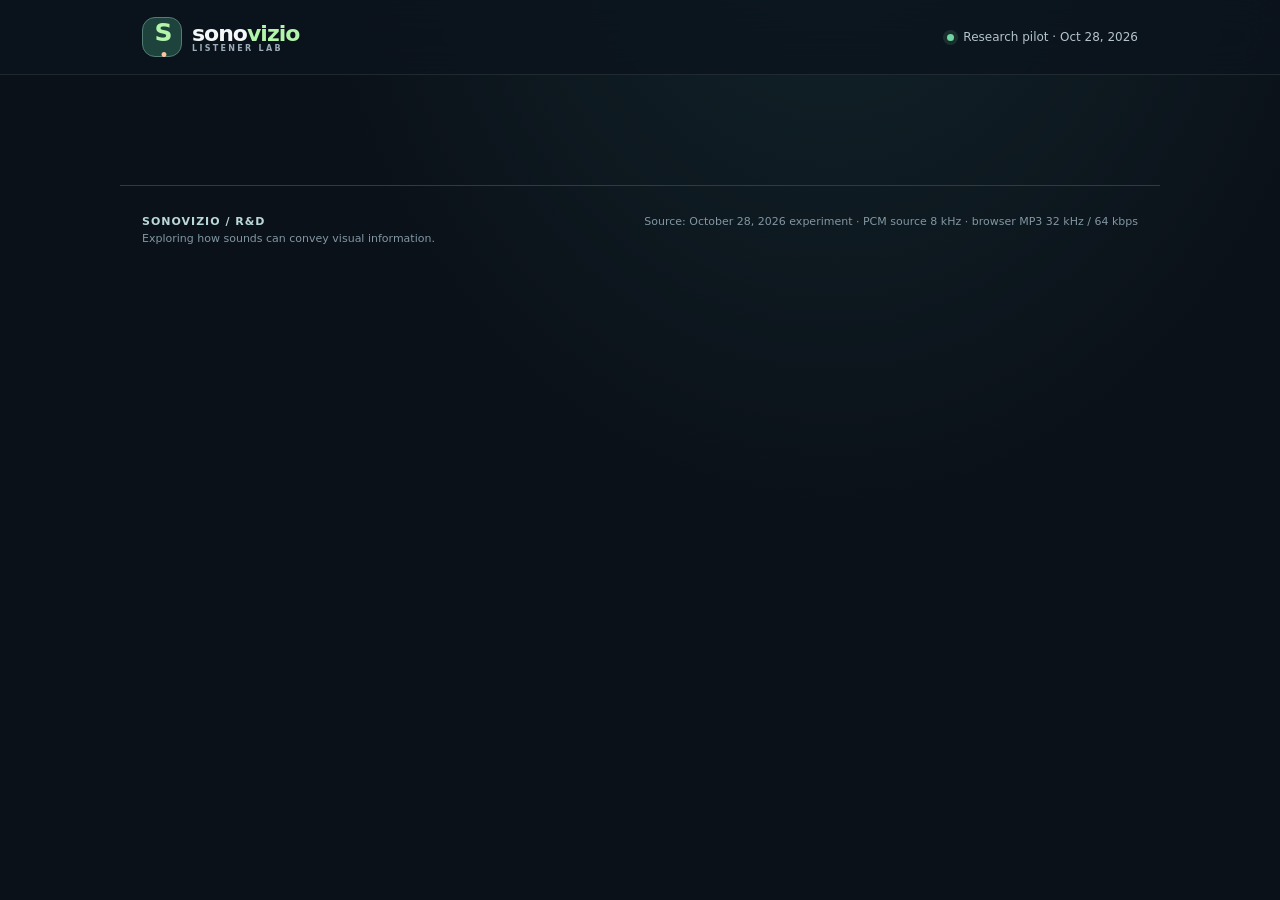
==== lab/index.html @ 3df2cb64 "feat: publish English-only Listener Lab and keep it unlinked pending review" ====
<!doctype html>
<html lang="en">
<head>
<meta charset="utf-8" />
<meta name="viewport" content="width=device-width,initial-scale=1,viewport-fit=cover" />
<meta name="theme-color" content="#0b1119" />
<meta name="description" content="SonoVizio Listener Lab — an experimental study of visual-to-audio representations and human listening." />
<title>SonoVizio — Listener Lab</title>
<link rel="stylesheet" href="style.css" />
<script src="assets/pack_000.js" defer></script>
<script src="assets/pack_001.js" defer></script>
<script src="assets/pack_002.js" defer></script>
<script src="assets/pack_003.js" defer></script>
<script src="assets/pack_004.js" defer></script>
<script src="assets/pack_005.js" defer></script>
<script src="assets/pack_006.js" defer></script>
<script src="assets/pack_007.js" defer></script>
<script src="assets/pack_008.js" defer></script>
<script src="assets/pack_009.js" defer></script>
<script src="assets/pack_010.js" defer></script>
<script src="assets/pack_011.js" defer></script>
<script src="assets/pack_012.js" defer></script>
<script src="assets/pack_013.js" defer></script>
<script src="assets/pack_014.js" defer></script>
<script src="assets/pack_015.js" defer></script>
<script src="assets/pack_016.js" defer></script>
<script src="assets/pack_017.js" defer></script>
<script src="assets/pack_018.js" defer></script>
<script src="assets/pack_019.js" defer></script>
<script src="assets/pack_020.js" defer></script>
<script src="assets/pack_021.js" defer></script>
<script src="assets/pack_022.js" defer></script>
<script src="assets/pack_023.js" defer></script>
<script src="assets/pack_024.js" defer></script>
<script src="assets/pack_025.js" defer></script>
<script src="assets/pack_026.js" defer></script>
<script src="assets/pack_027.js" defer></script>
<script src="assets/pack_028.js" defer></script>
<script src="assets/pack_029.js" defer></script>
<script src="app.js" defer></script>
</head>
<body>
<header class="nav"><div class="nav-inner"><div class="brand"><span class="brand-logo" aria-hidden="true">S<span class="dot">•</span></span><span>sono<span class="em">vizio</span><small>LISTENER LAB</small></span></div><div class="nav-side"><span class="live-dot"></span><span>Research pilot · Oct 28, 2026</span></div></div></header>
<main id="app" class="wrap" aria-live="polite"></main>
<footer class="footer"><div><b>SONOVIZIO / R&D</b><span>Exploring how sounds can convey visual information.</span></div><div>Source: October 28, 2026 experiment · PCM source 8 kHz · browser MP3 32 kHz / 64 kbps</div></footer>
<div id="toast" class="toast" role="status" aria-live="polite"></div>
</body>
</html>
---- lab/style.css ----
:root{--bg:#0b1119;--paper:#111c27;--paper2:#172432;--paper3:#1c2a37;--line:#2a3c48;--text:#f4f8f9;--muted:#9daeb9;--mint:#b2f4aa;--mint2:#71d5a2;--peach:#ffc39d;--blue:#a1c9ff;--danger:#ffaaa8;--radius:22px;--shadow:0 22px 70px #050b122b;font-family:Inter,-apple-system,BlinkMacSystemFont,"Segoe UI",system-ui,sans-serif;color:var(--text);color-scheme:dark}
*{box-sizing:border-box}html{scroll-behavior:smooth}body{margin:0;background:radial-gradient(ellipse at 65% -20%,#1f4b4d5b 0%,transparent 45%),var(--bg);font-size:15px;min-height:100dvh}button,input{font:inherit}button{cursor:pointer}button:focus-visible,input:focus-visible{outline:3px solid var(--mint);outline-offset:3px}button:disabled{cursor:not-allowed;opacity:.35}a{color:var(--mint)}.wrap{max-width:1040px;margin:auto;padding:38px 22px 72px}.nav{border-bottom:1px solid #ffffff17;background:#0b131dbd;backdrop-filter:blur(20px)}.nav-inner{max-width:1040px;padding:17px 22px;display:flex;justify-content:space-between;align-items:center;margin:auto;gap:20px}.brand{display:flex;align-items:center;gap:10px;font-size:22px;font-weight:800;letter-spacing:-1px}.brand-logo{border:1px solid #547d77;background:#1e423c;color:var(--mint);width:40px;height:40px;display:grid;place-items:center;border-radius:13px;font-size:25px;letter-spacing:-3px}.brand-logo .dot{color:var(--peach);font-size:14px;margin-left:1px}.brand .em{color:var(--mint)}.brand small{font-size:8px;display:block;letter-spacing:2.3px;margin-top:-2px;color:var(--muted);font-weight:700}.nav-side{display:flex;align-items:center;gap:9px;color:#b4c4cc;font-size:12px}.live-dot{width:7px;height:7px;background:var(--mint2);border-radius:50%;box-shadow:0 0 0 4px #8bdca120}.eyebrow{letter-spacing:2.2px;font-size:11px;text-transform:uppercase;color:var(--mint2);font-weight:800}.hero{display:grid;grid-template-columns:1fr 360px;gap:32px;align-items:center;margin-top:16px}.hero h1{font-size:clamp(34px,5.5vw,64px);line-height:1.02;letter-spacing:-2.2px;margin:18px 0 18px;max-width:660px}.hero h1 em{font-style:normal;color:var(--mint)}.hero p{color:var(--muted);line-height:1.65;font-size:16px;max-width:550px}.hero-art{background:radial-gradient(circle at 45% 45%,#31656b,#1a323f 55%,#16212f);border:1px solid #59847a66;border-radius:32px;aspect-ratio:1.1;display:flex;justify-content:center;align-items:center;position:relative;overflow:hidden;box-shadow:var(--shadow)}.wave-art{width:93%;height:75%}.hero-art .art-label{position:absolute;bottom:17px;left:24px;color:#d9efe6bb;font-size:11px;letter-spacing:1.5px}.stats{display:flex;gap:10px;flex-wrap:wrap;margin:18px 0}.stat{border:1px solid #46615a;border-radius:100px;padding:7px 12px;color:#c5e5d4;font-size:12px;background:#1d3a37a8}.stat strong{color:var(--mint)}.tabs{display:flex;gap:8px;overflow-x:auto;margin:35px 0 26px;padding:5px;background:#121e28;border:1px solid var(--line);border-radius:18px;scrollbar-width:none}.tabs button{white-space:nowrap;border:0;border-radius:13px;background:transparent;color:var(--muted);padding:13px 17px;font-weight:700;flex:1}.tabs button.active{background:#314c45;color:var(--mint)}.section-title{font-size:clamp(22px,3vw,32px);margin:0 0 10px;letter-spacing:-.6px}.sub{color:var(--muted);line-height:1.6;margin:0 0 23px}.panel{border:1px solid var(--line);background:linear-gradient(155deg,#14232e,#101b26);border-radius:var(--radius);padding:24px;box-shadow:0 3px 12px #00000014}.pill{display:inline-flex;font-size:11px;letter-spacing:.4px;font-weight:800;border:1px solid #547166;border-radius:100px;padding:7px 10px;color:var(--mint);background:#253a33}.two-cols{display:grid;grid-template-columns:1fr 1fr;gap:16px}.three-cols{display:grid;grid-template-columns:repeat(3,1fr);gap:14px}.tile{background:var(--paper);border:1px solid var(--line);border-radius:19px;padding:21px}.tile h3{margin:12px 0 8px;font-size:17px}.tile p{color:var(--muted);line-height:1.5;font-size:13px;margin:0}.code-tag{font-size:10px;letter-spacing:.7px;border:1px solid #779d9770;color:#b7e0d6;padding:5px 8px;border-radius:100px}.image-pair{display:grid;grid-template-columns:1fr 1fr;gap:12px;margin:18px 0}.image-box{border:1px solid #42617a66;background:#172633;border-radius:15px;padding:12px;min-width:0}.image-box img{width:100%;aspect-ratio:1;object-fit:cover;border-radius:9px;image-rendering:auto;display:block}.image-box figcaption{text-align:center;color:var(--muted);font-size:12px;margin-top:8px}.image-box figure{margin:0}.audio-line{display:grid;grid-template-columns:1fr 1fr;gap:10px}.audio-btn{border:1px solid #416c68;background:#233d3c;color:#e4fff0;display:flex;align-items:center;justify-content:center;gap:9px;border-radius:13px;min-height:55px;padding:12px 15px;font-weight:750}.audio-btn:active,.audio-btn.playing{background:#3b6a5c}.audio-btn svg{flex:none}.select{display:flex;flex-wrap:wrap;gap:8px;margin:16px 0}.choice{border:1px solid #3c5662;background:#1c2a38;color:#dce8ef;border-radius:13px;padding:11px 16px;font-weight:700}.choice.active{border-color:var(--mint);color:var(--mint);background:#284438}.btn{display:inline-flex;align-items:center;gap:9px;justify-content:center;border-radius:14px;padding:13px 18px;font-weight:800;border:1px solid transparent;min-height:51px}.btn-primary{background:var(--mint);color:#163221}.btn-primary:hover{background:#ccffc5}.btn-secondary{background:#1e303b;border-color:#3c5b62;color:#eef7f3}.btn-ghost{background:transparent;border-color:#39535d;color:var(--muted)}.btn-danger{background:#382e32;border-color:#7c474e;color:#ffb1b0}.btn.full{width:100%}.buttons{display:flex;flex-wrap:wrap;gap:10px;margin-top:16px}.note{border-left:3px solid var(--peach);background:#382d2b55;padding:12px 16px;color:#e5c4b3;border-radius:0 13px 13px 0;font-size:13px;line-height:1.55;margin:18px 0}.note.green{border-color:var(--mint);background:#21413744;color:#baddc6}.progress-track{background:#283844;height:8px;border-radius:20px;overflow:hidden;margin:15px 0}.progress-track>div{height:100%;background:linear-gradient(90deg,#63bbac,var(--mint));border-radius:20px;transition:width .3s}.question{font-size:clamp(25px,4vw,38px);line-height:1.17;letter-spacing:-.9px;margin:14px 0 12px}.answer-grid{display:grid;grid-template-columns:1fr 1fr;gap:12px;margin:18px 0}.answer-btn{background:#1b313a;border:1px solid #557378;border-radius:17px;padding:20px 15px;color:#f4fbfb;min-height:79px;font-weight:850;font-size:19px}.answer-btn:active{transform:scale(.99)}.answer-btn.selected{background:#35574f;border:2px solid var(--mint);color:var(--mint)}.answer-btn.right{border-color:#b4f4ac;color:var(--mint)}.answer-btn.wrong{border-color:#ff9d92;color:var(--danger)}.muted{color:var(--muted)}.small{font-size:12px}.callout-score{padding:16px;border:1px solid #5c8269;background:#28433355;border-radius:16px;margin:16px 0}.score-big{font-size:64px;font-weight:850;letter-spacing:-3px;color:var(--mint)}.score-grid{display:grid;grid-template-columns:repeat(3,1fr);gap:11px;margin-top:10px}.score-box{background:#1b2a33;border-radius:13px;padding:15px}.score-box strong{display:block;font-size:24px}.score-box span{color:var(--muted);font-size:11px}.field{width:100%;padding:14px;border:1px solid #42606c;background:#101c26;color:var(--text);border-radius:13px;margin:9px 0}.preview-banner{border:1px solid #3d6665;border-radius:18px;padding:15px 19px;background:linear-gradient(90deg,#2348428a,transparent);color:#c9f8e5;font-size:13px;line-height:1.5}.footer{border-top:1px solid var(--line);margin:0 auto;padding:28px 22px;max-width:1040px;color:#8197a3;display:flex;justify-content:space-between;gap:20px;font-size:11px;line-height:1.5}.footer b{display:block;color:#b9d8d8;letter-spacing:1px}.footer span{display:block}.toast{position:fixed;bottom:20px;left:50%;transform:translate(-50%,20px);background:#d5f5e3;color:#173025;padding:12px 17px;border-radius:14px;font-weight:700;z-index:3;box-shadow:var(--shadow);opacity:0;transition:.2s;pointer-events:none}.toast.show{transform:translate(-50%,0);opacity:1}hr{border:0;border-top:1px solid var(--line);margin:22px 0}@media(max-width:740px){.hero{grid-template-columns:1fr}.hero-art{height:215px;aspect-ratio:auto}.hero h1{letter-spacing:-1.4px}.wrap{padding:25px 16px 65px}.nav-side{font-size:10px}.two-cols,.three-cols{grid-template-columns:1fr}.panel{padding:17px}.tabs{margin:25px 0 20px}.tabs button{padding:11px 14px;font-size:13px}.footer{flex-direction:column}.image-box{padding:8px}.image-pair{gap:7px}.answer-btn{font-size:17px}.score-grid{grid-template-columns:1fr 1fr}.audio-line{gap:7px}.audio-btn{font-size:13px;padding:10px}.stats{gap:7px}}@media(prefers-reduced-motion:reduce){*{scroll-behavior:auto!important;transition:none!important}}
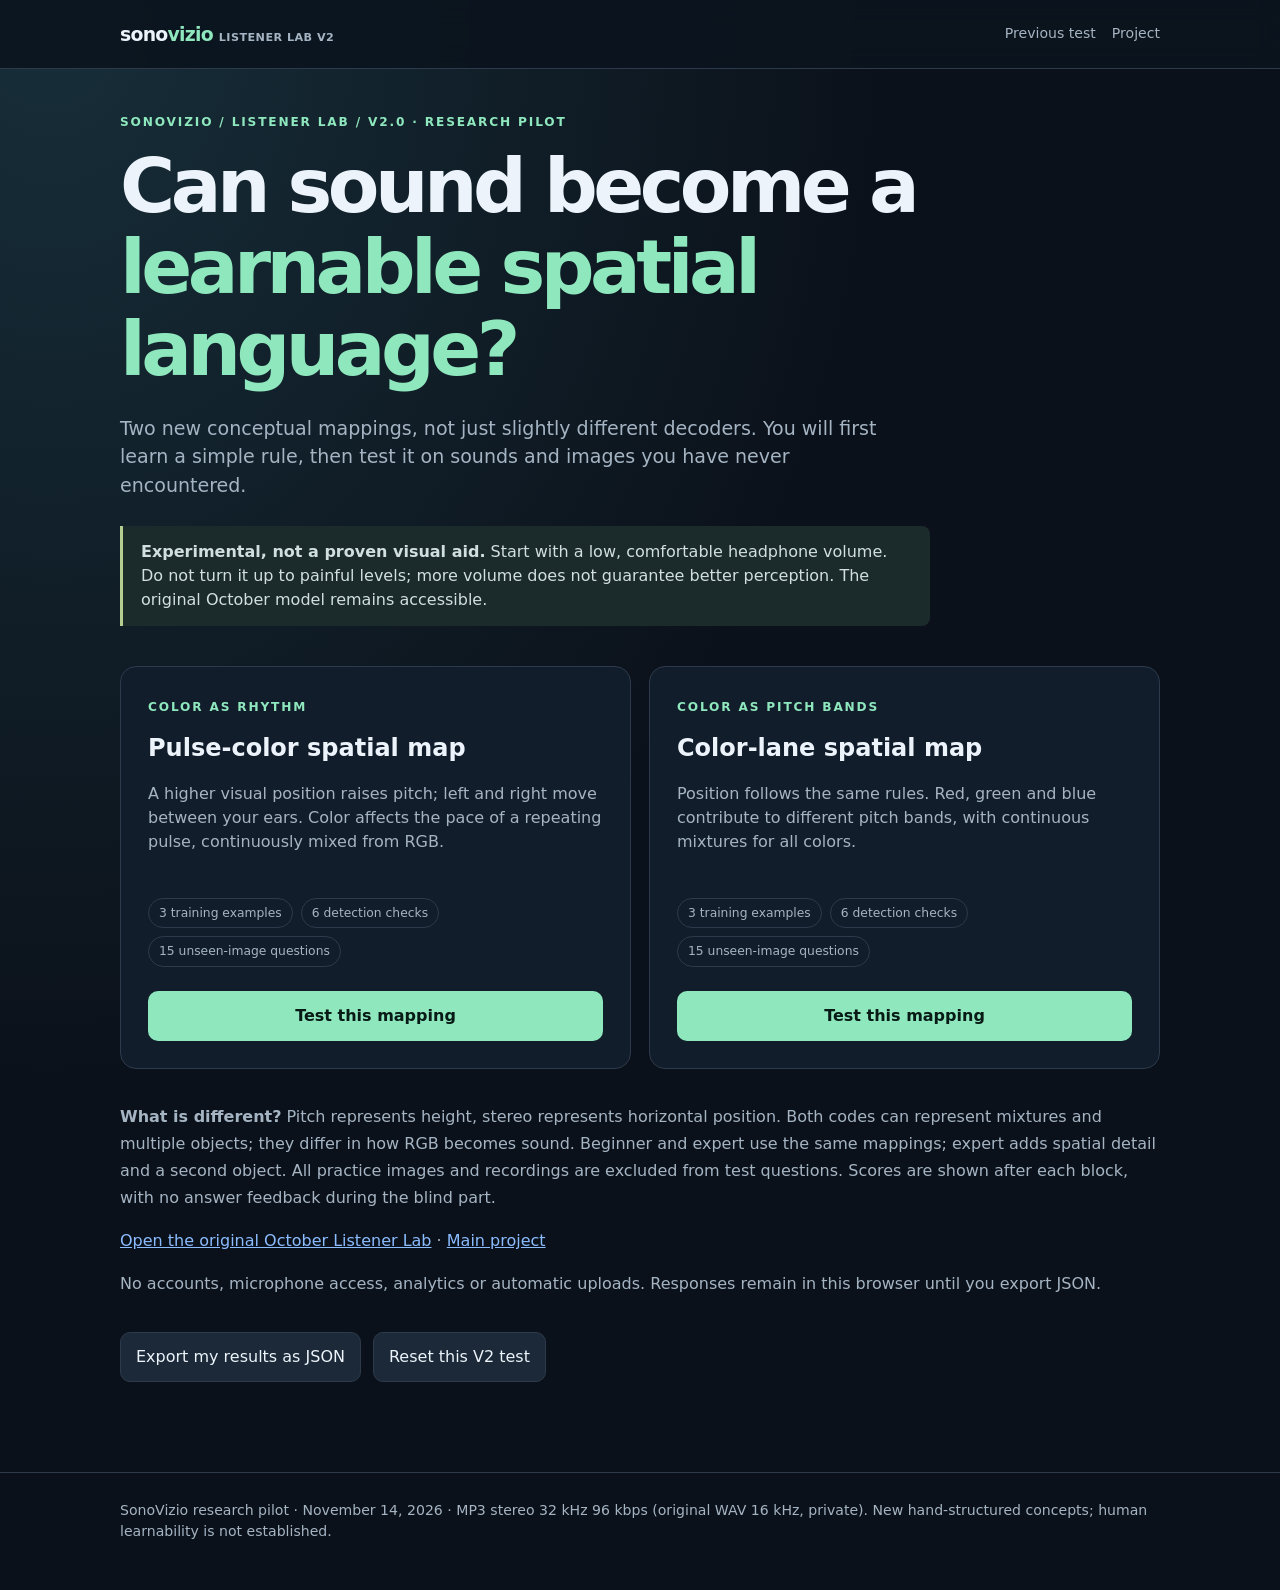
==== commit efa7036d: "feat(lab): v2 continuous spatial audio language human transfer pilot" ====
--- a/lab/index.html
+++ b/lab/index.html
@@ -1,48 +1,35 @@
-<!doctype html>
-<html lang="en">
-<head>
-<meta charset="utf-8" />
-<meta name="viewport" content="width=device-width,initial-scale=1,viewport-fit=cover" />
-<meta name="theme-color" content="#0b1119" />
-<meta name="description" content="SonoVizio Listener Lab — an experimental study of visual-to-audio representations and human listening." />
-<title>SonoVizio — Listener Lab</title>
-<link rel="stylesheet" href="style.css" />
-<script src="assets/pack_000.js" defer></script>
-<script src="assets/pack_001.js" defer></script>
-<script src="assets/pack_002.js" defer></script>
-<script src="assets/pack_003.js" defer></script>
-<script src="assets/pack_004.js" defer></script>
-<script src="assets/pack_005.js" defer></script>
-<script src="assets/pack_006.js" defer></script>
-<script src="assets/pack_007.js" defer></script>
-<script src="assets/pack_008.js" defer></script>
-<script src="assets/pack_009.js" defer></script>
-<script src="assets/pack_010.js" defer></script>
-<script src="assets/pack_011.js" defer></script>
-<script src="assets/pack_012.js" defer></script>
-<script src="assets/pack_013.js" defer></script>
-<script src="assets/pack_014.js" defer></script>
-<script src="assets/pack_015.js" defer></script>
-<script src="assets/pack_016.js" defer></script>
-<script src="assets/pack_017.js" defer></script>
-<script src="assets/pack_018.js" defer></script>
-<script src="assets/pack_019.js" defer></script>
-<script src="assets/pack_020.js" defer></script>
-<script src="assets/pack_021.js" defer></script>
-<script src="assets/pack_022.js" defer></script>
-<script src="assets/pack_023.js" defer></script>
-<script src="assets/pack_024.js" defer></script>
-<script src="assets/pack_025.js" defer></script>
-<script src="assets/pack_026.js" defer></script>
-<script src="assets/pack_027.js" defer></script>
-<script src="assets/pack_028.js" defer></script>
-<script src="assets/pack_029.js" defer></script>
-<script src="app.js" defer></script>
-</head>
-<body>
-<header class="nav"><div class="nav-inner"><div class="brand"><span class="brand-logo" aria-hidden="true">S<span class="dot">•</span></span><span>sono<span class="em">vizio</span><small>LISTENER LAB</small></span></div><div class="nav-side"><span class="live-dot"></span><span>Research pilot · Oct 28, 2026</span></div></div></header>
-<main id="app" class="wrap" aria-live="polite"></main>
-<footer class="footer"><div><b>SONOVIZIO / R&D</b><span>Exploring how sounds can convey visual information.</span></div><div>Source: October 28, 2026 experiment · PCM source 8 kHz · browser MP3 32 kHz / 64 kbps</div></footer>
-<div id="toast" class="toast" role="status" aria-live="polite"></div>
-</body>
-</html>+<!doctype html><html lang="en"><head><meta charset="utf-8"><meta name="viewport" content="width=device-width,initial-scale=1,viewport-fit=cover"><meta name="theme-color" content="#0b111a"><meta name="description" content="SonoVizio Listener Lab V2: learn two different continuous visual-to-audio mappings and test on never-heard scenes."><title>SonoVizio — Listener Lab V2</title><link rel="stylesheet" href="v2.css"><script src="v2_pack_000.js" defer></script>
+<script src="v2_pack_001.js" defer></script>
+<script src="v2_pack_002.js" defer></script>
+<script src="v2_pack_003.js" defer></script>
+<script src="v2_pack_004.js" defer></script>
+<script src="v2_pack_005.js" defer></script>
+<script src="v2_pack_006.js" defer></script>
+<script src="v2_pack_007.js" defer></script>
+<script src="v2_pack_008.js" defer></script>
+<script src="v2_pack_009.js" defer></script>
+<script src="v2_pack_010.js" defer></script>
+<script src="v2_pack_011.js" defer></script>
+<script src="v2_pack_012.js" defer></script>
+<script src="v2_pack_013.js" defer></script>
+<script src="v2_pack_014.js" defer></script>
+<script src="v2_pack_015.js" defer></script>
+<script src="v2_pack_016.js" defer></script>
+<script src="v2_pack_017.js" defer></script>
+<script src="v2_pack_018.js" defer></script>
+<script src="v2_pack_019.js" defer></script>
+<script src="v2_pack_020.js" defer></script>
+<script src="v2_pack_021.js" defer></script>
+<script src="v2_pack_022.js" defer></script>
+<script src="v2_pack_023.js" defer></script>
+<script src="v2_pack_024.js" defer></script>
+<script src="v2_pack_025.js" defer></script>
+<script src="v2_pack_026.js" defer></script>
+<script src="v2_pack_027.js" defer></script>
+<script src="v2_pack_028.js" defer></script>
+<script src="v2_pack_029.js" defer></script>
+<script src="v2_pack_030.js" defer></script>
+<script src="v2_pack_031.js" defer></script>
+<script src="v2_pack_032.js" defer></script>
+<script src="v2_pack_033.js" defer></script>
+<script src="v2_pack_034.js" defer></script><script src="v2_data.js" defer></script><script src="v2.js" defer></script></head><body><header class="nav"><div class="nav-inner wrap"><div class="brand">sono<i>vizio</i> <span style="font-size:.7rem;color:#a5b4c3;letter-spacing:.04em">LISTENER LAB V2</span></div><div class="nav-links"><a href="legacy.html">Previous test</a><a href="../">Project</a></div></div></header><main id="app" class="wrap" aria-live="polite"></main><footer class="footer"><div class="wrap">SonoVizio research pilot · November 14, 2026 · MP3 stereo 32 kHz 96 kbps (original WAV 16 kHz, private). New hand-structured concepts; human learnability is not established.</div></footer><div id="notice" role="status" aria-live="polite"></div></body></html>
--- a/lab/v2.css
+++ b/lab/v2.css
@@ -0,0 +1,2 @@
+:root{color-scheme:dark;--bg:#0b111a;--card:#121d2b;--stroke:#2d3a4b;--text:#ecf3fa;--muted:#a5b4c3;--a:#8ee7bd;--b:#8bbcff;--radius:16px}*{box-sizing:border-box}body{margin:0;background:radial-gradient(ellipse at 4% 1%,#172e39 0%,transparent 48%),var(--bg);font:16px/1.5 system-ui,-apple-system,'Segoe UI',sans-serif;color:var(--text)}button,a{font:inherit}button{cursor:pointer}a{color:var(--b)}a:hover{text-decoration-thickness:2px}button:focus-visible,a:focus-visible{outline:3px solid #e5c27e;outline-offset:3px}.wrap{width:min(1040px,calc(100% - 36px));margin:auto}.nav{background:#0b141ee8;position:sticky;top:0;z-index:5;border-bottom:1px solid var(--stroke);backdrop-filter:blur(12px)}.nav-inner{display:flex;align-items:center;justify-content:space-between;gap:16px;min-height:68px}.brand{font-weight:750;font-size:1.18rem;letter-spacing:-.04em}.brand i{color:var(--a);font-style:normal}.nav-links{display:flex;align-items:center;gap:16px;font-size:.88rem}.nav-links a{color:var(--muted);text-decoration:none}.nav-links a:hover{color:var(--text)}main{min-height:70vh;padding:44px 0 90px}.eyebrow{text-transform:uppercase;letter-spacing:.15em;color:var(--a);font-size:.76rem;font-weight:750}.hero{max-width:810px;margin-bottom:40px}.hero h1{font-size:clamp(2.35rem,6.5vw,4.7rem);line-height:1.08;letter-spacing:-.06em;margin:15px 0 24px}.hero em{font-style:normal;color:var(--a)}p{color:var(--muted)}.hero>p{font-size:1.19rem;max-width:760px}.caution{border-left:3px solid #b6cd91;padding:14px 18px;background:#1b2a2b;margin-top:26px;color:#d1dfdf;border-radius:0 8px 8px 0}.cards,.visuals,.results-grid{display:grid;grid-template-columns:repeat(2,minmax(0,1fr));gap:18px}.candidate,.panel{border:1px solid var(--stroke);background:var(--card);border-radius:var(--radius);padding:27px}.candidate h2{font-size:1.5rem;margin:12px 0 6px}.candidate p{min-height:100px}.facts{display:flex;flex-wrap:wrap;gap:8px;margin:16px 0 24px}.facts span{border:1px solid var(--stroke);border-radius:99px;padding:5px 10px;color:var(--muted);font-size:.77rem}.primary{background:var(--a);color:#071a15;border:0;border-radius:10px;padding:13px 20px;font-weight:800}.primary:hover{background:#b3f6d6}button:not(.primary){border:1px solid var(--stroke);background:#1b2938;color:var(--text);padding:12px 15px;border-radius:10px}button:not(.primary):hover{border-color:#8ab3d0;background:#26394c}.candidate .primary{width:100%}.fineprint{margin:34px 0;color:var(--muted);line-height:1.7}.bottom{display:flex;gap:12px;flex-wrap:wrap}.footer{border-top:1px solid var(--stroke);padding:27px 0 48px;color:var(--muted);font-size:.88rem}.crumb{display:flex;justify-content:space-between;gap:12px;align-items:center;color:var(--muted);font-size:.9rem}.backlink{background:transparent!important;border:0!important;padding:6px 0!important;color:var(--b)!important}.track{margin:24px 0 32px;border-radius:99px;background:#233345;height:5px;overflow:hidden}.trackbar{height:100%;background:var(--a)}.phase{max-width:780px}.phase p{font-size:1.07rem}.item-title{font-size:clamp(1.85rem,5vw,2.6rem);line-height:1.14;margin:24px 0 10px}.hint{max-width:790px}.visuals{max-width:790px;margin-top:24px}.visual{border:1px solid var(--stroke);border-radius:14px;padding:18px;background:var(--card);display:flex;flex-direction:column;gap:14px;align-items:center}.visual>span{align-self:flex-start;color:var(--muted);font-size:.87rem}.visual img{width:min(100%,260px);aspect-ratio:1;image-rendering:pixelated;border-radius:9px;background:#192633}.visual button{width:100%}.listen{display:flex;flex-wrap:wrap;gap:12px;margin:32px 0}.play{padding:16px 23px!important;font-weight:750;min-width:150px}.play.playing{border-color:var(--a)!important;background:#24483f!important}.answers{display:flex;flex-wrap:wrap;gap:12px;margin-top:34px}.answers button{font-weight:750;padding:16px 24px!important}.option{border:2px solid var(--stroke)!important;display:flex;flex-direction:column;text-align:left;gap:12px;align-items:center;padding:17px!important;border-radius:14px!important}.option b{color:var(--a)}.cta{display:flex;gap:14px;flex-wrap:wrap;margin-top:32px}.transition{max-width:680px;margin:16vh auto}.transition h1,.results-title{font-size:clamp(2.3rem,6vw,3.7rem);letter-spacing:-.05em;line-height:1.1}.transition p{font-size:1.12rem}.results-grid{grid-template-columns:repeat(3,minmax(0,1fr));margin:30px 0}.results-grid article{border:1px solid var(--stroke);background:var(--card);border-radius:12px;padding:19px;display:flex;flex-direction:column;gap:7px}.results-grid strong{font-size:1.6rem;letter-spacing:-.045em}.results-grid span,.results-grid small{color:var(--muted)}.panel h2{margin-top:0}.error{padding:30px;color:#ffc9bf}#notice{position:fixed;bottom:20px;right:20px;background:#273b4c;color:var(--text);padding:12px 20px;border-radius:10px;opacity:0;transition:opacity .2s;pointer-events:none}#notice.show{opacity:1}@media(max-width:690px){.cards,.visuals,.results-grid{grid-template-columns:1fr}.candidate p{min-height:0}.nav-inner{min-height:60px}.nav-links{font-size:.8rem;gap:9px}.crumb{flex-wrap:wrap}.visuals{gap:12px}.visual img{width:min(100%,240px)}.answer-visuals{grid-template-columns:repeat(2,minmax(0,1fr))}.answer-visuals .visual img{width:100%}.option{padding:10px!important}.option span,.option b{font-size:.84rem}main{padding-top:28px}.hero>p{font-size:1.05rem}}
+@media(prefers-reduced-motion:reduce){*{scroll-behavior:auto!important;transition:none!important}}
